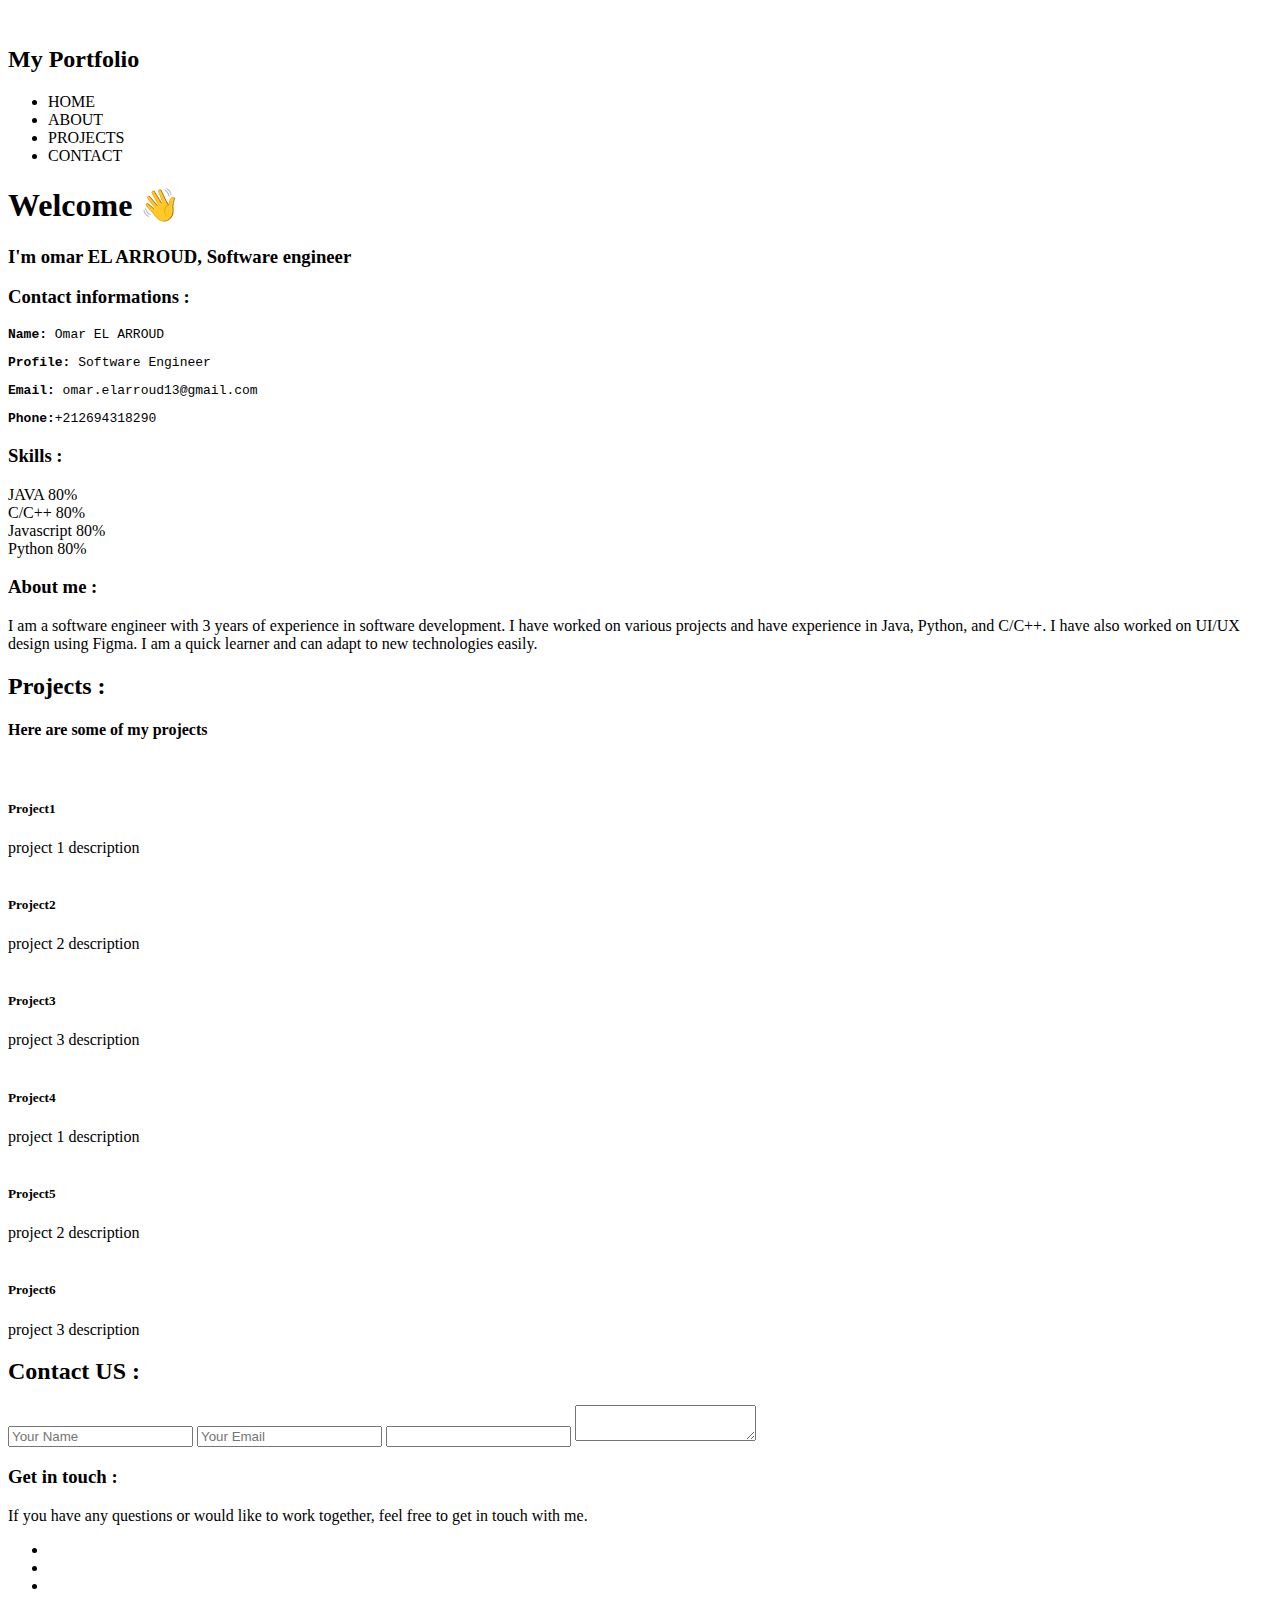
==== index.html @ 1b7075be "Create index.html" ====
<!DOCTYPE html>
<html>
  <head>
    <link rel="stylesheet" href="./style.css"
  </head>
  <body>
    <header>
      <div class="logo">
        <img />
        <h2>My Portfolio</h2>
      </div>
      <nav >
        <ul>
          <li>HOME</li>
          <li>ABOUT</li>
          <li>PROJECTS</li>
          <li>CONTACT</li>
        </ul>
      </nav>
    </header>
    <main>
      <section id="home">
        <h1>Welcome &#x1F44B;</h1>
        <h3>I'm omar EL ARROUD, Software engineer</h3>
      </section>
      <section id="about">
        <div>
          <div>
            <h3>Contact informations :</h3>
            <div>
              <pre><b>Name:</b> Omar EL ARROUD</pre>
              <pre><b>Profile:</b> Software Engineer</pre>
              <pre><b>Email:</b> omar.elarroud13@gmail.com</pre>
              <pre><b>Phone:</b>+212694318290</pre>
            </div>
            <div>
              <h3>Skills :</h3>
              <div>
                <span>JAVA 80%</span>
                <div>
                  <div></div>
                </div>
              </div>
              <div>
                <span>C/C++ 80%</span>
                <div>
                  <div></div>
                </div>
              </div>
              <div>
                <span>Javascript 80%</span>
                <div>
                  <div></div>
                </div>
              </div>
              <div>
                <span>Python 80%</span>
                <div>
                  <div></div>
                </div>
              </div>
            </div>
          </div>
        </div>
        <div>
          <h3>About me :</h3>
          <p>
            I am a software engineer with 3 years of experience in software
            development. I have worked on various projects and have experience
            in Java, Python, and C/C++. I have also worked on UI/UX design using
            Figma. I am a quick learner and can adapt to new technologies
            easily.
          </p>
        </div>
      </section>
      <section id="project">
        <h2>Projects :</h2>
        <h4>Here are some of my projects</h4>
        <div>
            <div>
                <img>
                <h5>Project1</h5>
                <span>project 1 description</span>
            </div>
            <div>
                <img>
                <h5>Project2</h5>
                <span>project 2 description</span>
            </div>
            <div>
                <img>
                <h5>Project3</h5>
                <span>project 3 description</span>
            </div>
        </div>
        <div>
            <div>
                <img>
                <h5>Project4</h5>
                <span>project 1 description</span>
            </div>
            <div>
                <img>
                <h5>Project5</h5>
                <span>project 2 description</span>
            </div>
            <div>
                <img>
                <h5>Project6</h5>
                <span>project 3 description</span>
            </div>
        </div>
      </section>
      <section id="contact">
        <div>
            <h2>Contact US :</h2>
            <form>
                <input type="text" required placeholder="Your Name">
                <input type="email" required placeholder="Your Email">
                <input type="text" required>
                <textarea required ></textarea>
            </form>
        </div>
        <div>
            <h3>Get in touch :</h3>
            <p>
                If you have any questions or would like to work together, feel free
            to get in touch with me.
            </p>
            <ul>
                <li></li>
                <li></li>
                <li></li>
            </ul>
        </div>
      </section>
    </main>
    <footer></footer>
  </body>
</html>
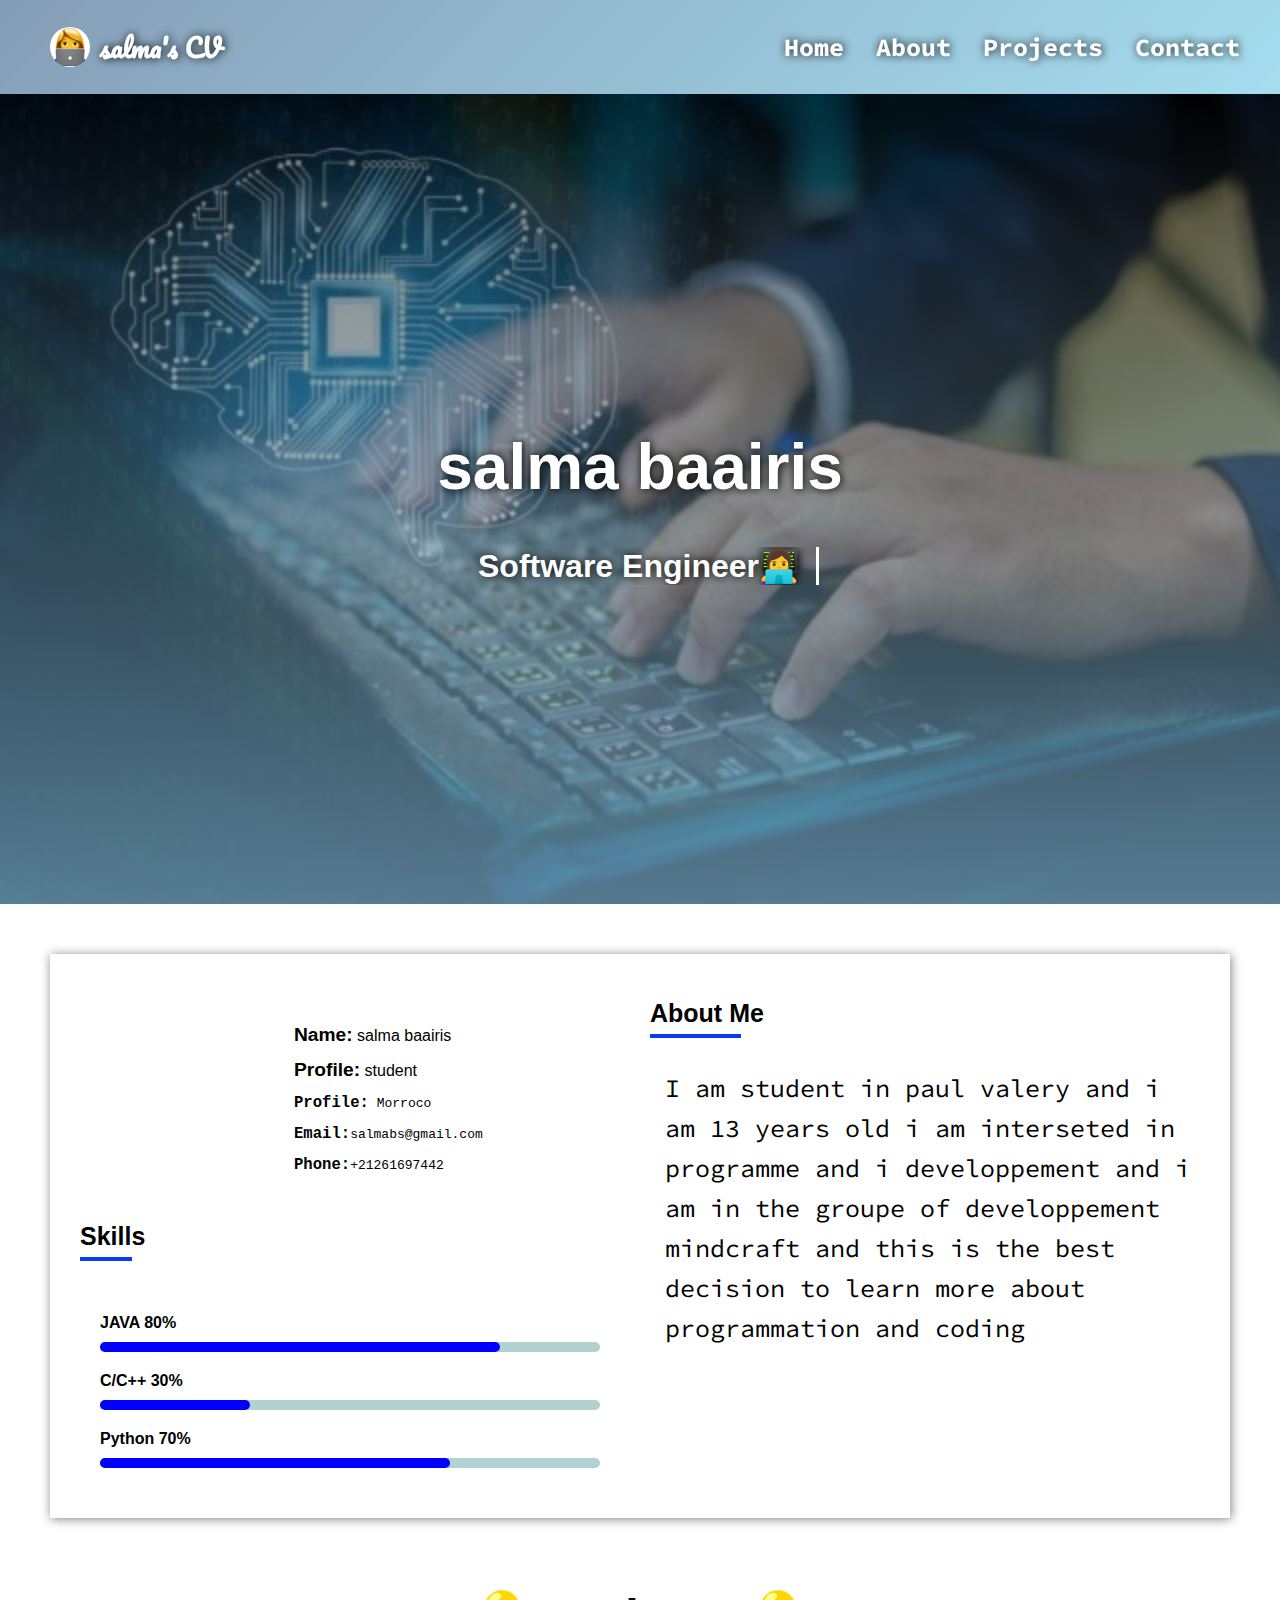
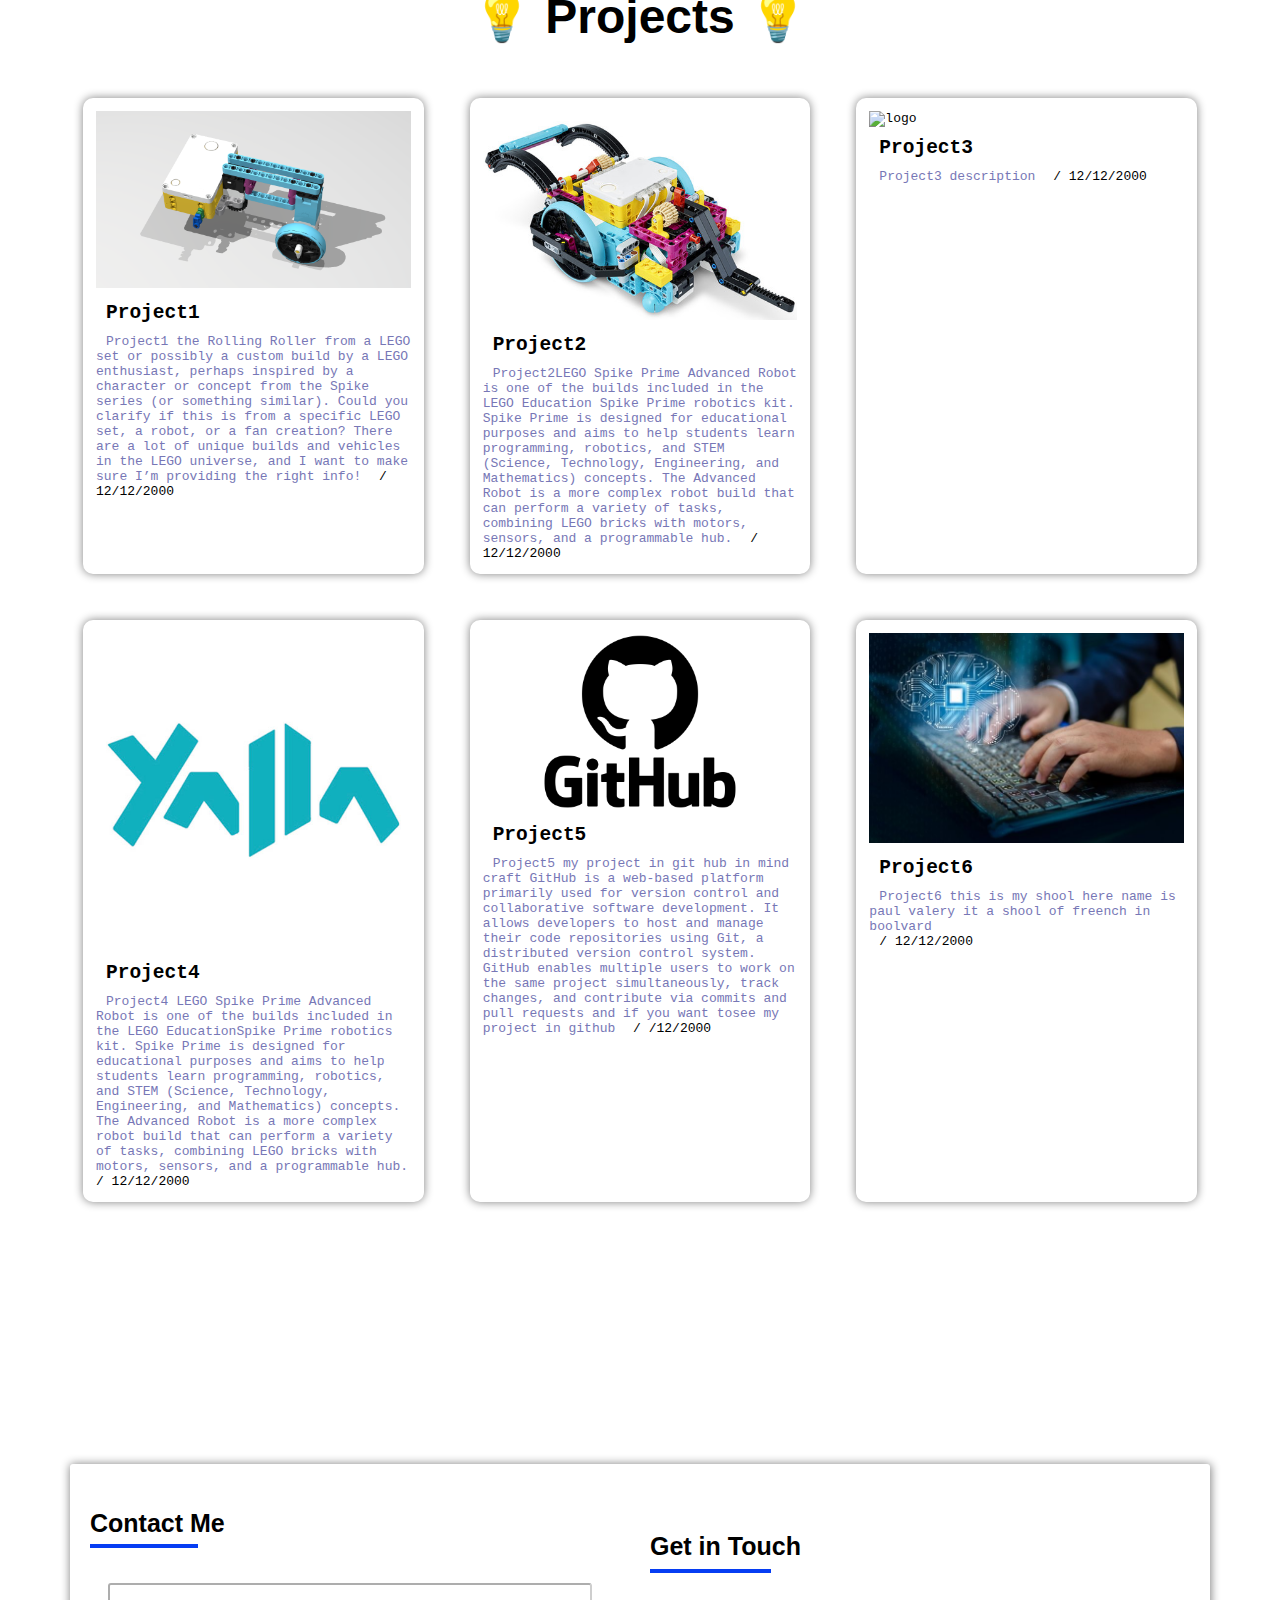
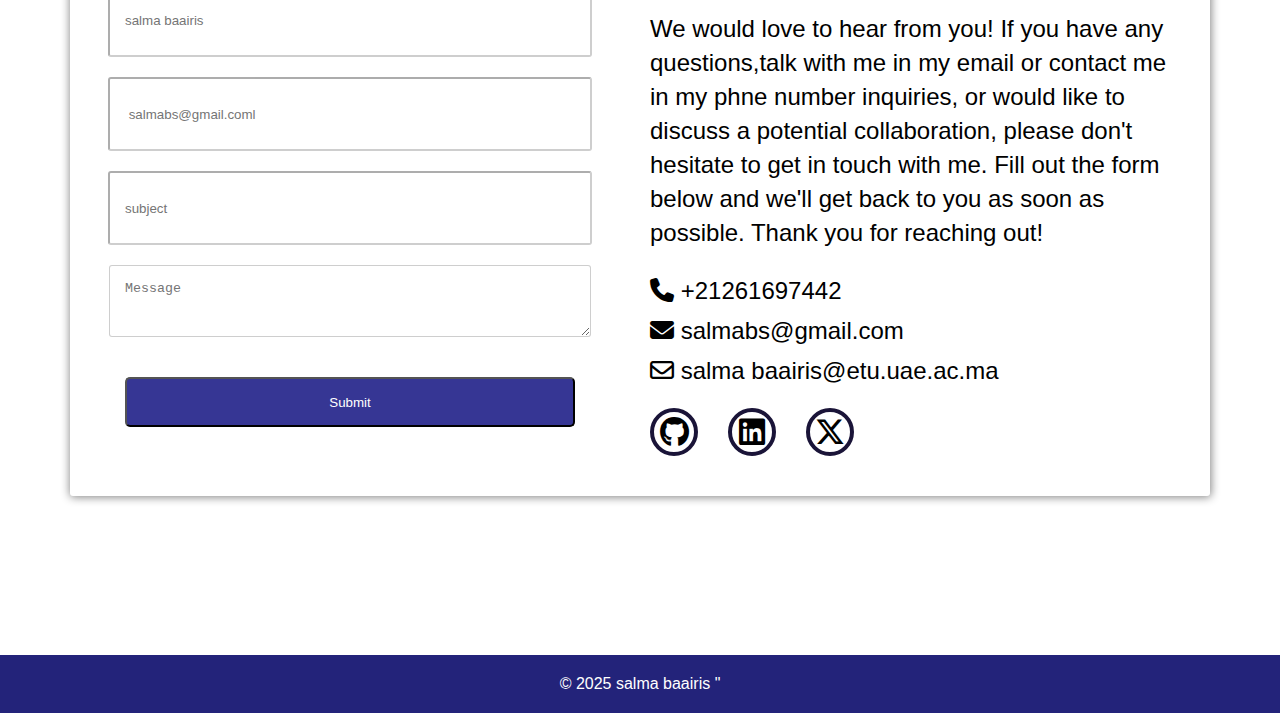
==== commit 4807d69f: "initial commit" ====
--- a/index.html
+++ b/index.html
@@ -1,140 +1,228 @@
 <!DOCTYPE html>
 <html>
-  <head>
-    <link rel="stylesheet" href="./style.css"
-  </head>
-  <body>
-    <header>
-      <div class="logo">
-        <img />
-        <h2>My Portfolio</h2>
-      </div>
-      <nav >
-        <ul>
-          <li>HOME</li>
-          <li>ABOUT</li>
-          <li>PROJECTS</li>
-          <li>CONTACT</li>
-        </ul>
-      </nav>
-    </header>
-    <main>
-      <section id="home">
-        <h1>Welcome &#x1F44B;</h1>
-        <h3>I'm omar EL ARROUD, Software engineer</h3>
-      </section>
-      <section id="about">
-        <div>
-          <div>
-            <h3>Contact informations :</h3>
-            <div>
-              <pre><b>Name:</b> Omar EL ARROUD</pre>
-              <pre><b>Profile:</b> Software Engineer</pre>
-              <pre><b>Email:</b> omar.elarroud13@gmail.com</pre>
-              <pre><b>Phone:</b>+212694318290</pre>
+
+<head>
+  <link rel="stylesheet" href="./style.css" />
+  <link rel="preconnect" href="https://fonts.googleapis.com" />
+  <link rel="preconnect" href="https://fonts.gstatic.com" crossorigin />
+  <link
+    href="https://fonts.googleapis.com/css2?family=Roboto:ital,wght@0,100;0,300;0,400;0,500;0,700;0,900;1,100;1,300;1,400;1,500;1,700;1,900&display=swap"
+    rel="stylesheet" />
+  <link rel="preconnect" href="https://fonts.googleapis.com">
+  <link rel="preconnect" href="https://fonts.gstatic.com" crossorigin>
+  <link
+    href="https://fonts.googleapis.com/css2?family=IBM+Plex+Sans:ital,wght@0,100;0,200;0,300;0,400;0,500;0,600;0,700;1,100;1,200;1,300;1,400;1,500;1,600;1,700&family=Pacifico&family=Source+Code+Pro:ital,wght@0,200..900;1,200..900&display=swap"
+    rel="stylesheet">
+  <link rel="preconnect" href="https://fonts.googleapis.com">
+  <link rel="preconnect" href="https://fonts.gstatic.com" crossorigin>
+  <link
+    href="https://fonts.googleapis.com/css2?family=IBM+Plex+Sans:ital,wght@0,100;0,200;0,300;0,400;0,500;0,600;0,700;1,100;1,200;1,300;1,400;1,500;1,600;1,700&family=Pacifico&family=Source+Code+Pro:ital,wght@0,200..900;1,200..900&display=swap"
+    rel="stylesheet">
+
+  <link rel="stylesheet" href="https://cdnjs.cloudflare.com/ajax/libs/animate.css/4.1.1/animate.min.css" />
+  <link href="https://cdnjs.cloudflare.com/ajax/libs/font-awesome/6.5.0/css/all.min.css" rel="stylesheet" />
+  <link rel="preconnect" href="https://fonts.googleapis.com">
+  <link rel="preconnect" href="https://fonts.gstatic.com" crossorigin>
+  <link
+    href="https://fonts.googleapis.com/css2?family=Homemade+Apple&family=IBM+Plex+Sans:ital,wght@0,100;0,200;0,300;0,400;0,500;0,600;0,700;1,100;1,200;1,300;1,400;1,500;1,600;1,700&family=Pacifico&family=Source+Code+Pro:ital,wght@0,200..900;1,200..900&display=swap"
+    rel="stylesheet">
+
+  <title>salma baairis </title>
+</head>
+
+<body>
+  <header>
+    <div class="logo">
+      <img src="images/technologist.png" alt="logo" style="width: 40px; height: 40px" />
+      <h2>salma's CV</h2>
+    </div>
+    <nav>
+      <ul>
+        <li><a href="#home">Home</a></li>
+        <li><a href="#about">About</a></li>
+        <li><a href="#projects">Projects</a></li>
+        <li><a href="#contact">Contact</a></li>
+      </ul>
+    </nav>
+  </header>
+  <main>
+    <section id="home">
+      <h1>
+        salma baairis
+      </h1>
+      <h2 class="profession name-title">Software Engineer👩‍💻</h2>
+    </section>
+
+    <section id="about">
+      <div class="contactInfo-skills">
+        <div class="contactInfo">
+          <div>
+            <pre></pre><b><big>Name:</big></b> salma baairis</pre>
+          </div>
+          <div>
+            <pre></pre><b><big>Profile:</big></b> student </pre>
+          </div>
+          <div>
+            <pre><b><big>Profile:</big></b> Morroco  </pre>
+          </div>
+          <div>
+            <pre><b><big>Email:</big></b>salmabs@gmail.com</pre>
+          </div>
+          <div>
+            <pre><b><big>Phone:</big></b>+21261697442 </pre>
+          </div>
+        </div>
+        <div class="skills">
+          <h3>Skills</h3><br>
+          <div class="skill">
+            <div class="skill-title">JAVA 80%</div>
+            <div class="progression">
+              <div class="progression-bar" style="width: 80%"></div>
             </div>
-            <div>
-              <h3>Skills :</h3>
-              <div>
-                <span>JAVA 80%</span>
-                <div>
-                  <div></div>
-                </div>
-              </div>
-              <div>
-                <span>C/C++ 80%</span>
-                <div>
-                  <div></div>
-                </div>
-              </div>
-              <div>
-                <span>Javascript 80%</span>
-                <div>
-                  <div></div>
-                </div>
-              </div>
-              <div>
-                <span>Python 80%</span>
-                <div>
-                  <div></div>
-                </div>
-              </div>
+          </div>
+          <div class="skill">
+            <div class="skill-title">C/C++ 30%</div>
+            <div class="progression">
+              <div class="progression-bar" style="width: 30%"></div>
             </div>
           </div>
-        </div>
-        <div>
-          <h3>About me :</h3>
+          <div class="skill">
+            <div class="skill-title">Python 70%</div>
+            <div class="progression">
+              <div class="progression-bar" style="width: 70%"></div>
+            </div>
+          </div>
+          <div class="skill">
+
+          </div>
+        </div>
+      </div>
+      <div class="about-me">
+        <h3>About Me</h3>
+        <p>
+          I am student in paul valery and i am 13 years old i am interseted in programme and i developpement and i am
+          in the groupe
+          of developpement mindcraft and this is the best decision to learn more about programmation and coding
+        </p>
+      </div>
+    </section>
+    <section id="projects">
+      <h2><span class="animate__animated animate__flash animate__infinite	infinite">💡</span> Projects <span
+          class="animate__animated animate__flash animate__infinite	infinite">💡</span></h2>
+      <div class="project-row">
+        <div class="project">
+          <img src="./images/ruler.png" alt="logo" style="max-width: 100%;" />
+          <div class="project-title">Project1</div>
+          <span class="project-desc">Project1 the Rolling Roller from a LEGO set or possibly a custom build by a LEGO
+            enthusiast,
+            perhaps inspired by a character or concept from the Spike series (or something similar).
+            Could you clarify if this is from a specific LEGO set, a robot, or a fan creation?
+            There are a lot of unique builds and vehicles in the LEGO universe,
+            and I want to make sure I’m providing the right info! </span><span class="project-date">/ 12/12/2000</span>
+        </div>
+        <div class="project">
+          <img src="./images/advanced-robot.jpeg" alt="logo" style="max-width: 100%;" />
+          <div class="project-title">Project2</div>
+          <span class="project-desc">Project2LEGO Spike Prime Advanced Robot is one of the builds included in the LEGO
+            Education Spike Prime robotics kit.
+            Spike Prime is designed for educational purposes and aims to help students learn programming, robotics,
+            and STEM (Science, Technology, Engineering, and Mathematics) concepts.
+            The Advanced Robot is a more complex robot build that can perform a variety of tasks,
+            combining LEGO bricks with motors, sensors, and a programmable hub.
+
+          </span><span class="project-date">/ 12/12/2000</span>
+        </div>
+        <div class="project">
+          <img src="./images/" alt="logo" style="max-width: 100%;" />
+          <div class="project-title">Project3</div>
+          <span class="project-desc">Project3 description </span><span class="project-date">/ 12/12/2000</span>
+        </div>
+      </div>
+      <div class="project-row">
+        <div class="project">
+          <img src="./images/CodeYalla.jpeg" alt="logo" style="max-width: 100%;" />
+          <div class="project-title">Project4</div>
+          <span class="project-desc">Project4 LEGO Spike Prime Advanced Robot is one of the builds included in the LEGO
+            EducationSpike Prime robotics kit.
+            Spike Prime is designed for educational purposes and aims to help students learn programming, robotics,
+            and STEM (Science, Technology, Engineering, and Mathematics) concepts.
+            The Advanced Robot is a more complex robot build that can perform a variety of tasks,
+            combining LEGO bricks with motors, sensors, and a programmable hub.
+
+          </span><span class="project-date">/ 12/12/2000</span>
+        </div>
+        <div class="project">
+          <img src="./images/GitHub-logo.png" alt="logo" s style="max-width: 100%;" />
+          <div class="project-title">Project5</div>
+          <span class="project-desc">Project5 my project in git hub in mind craft GitHub is a web-based platform
+            primarily used
+            for version control and collaborative software development.
+            It allows developers to host and manage their code repositories using Git,
+            a distributed version control system. GitHub enables multiple users to work on the same project
+            simultaneously,
+            track changes, and contribute via commits and pull requests and if you want tosee my project in github
+
+          </span><span class="project-date">/ /12/2000</span>
+        </div>
+        <div class="project">
+          <img src="images/pro.jpeg" alt="logo" style="max-width: 100%;" />
+          <div class="project-title">Project6</div>
+          <span class="project-desc">Project6 this is my shool here name is paul valery it a shool of freench
+            in boolvard <div class=""></div> </span><span class="project-date">/ 12/12/2000</span>
+        </div>
+      </div>
+    </section>
+    <section id="contact">
+      <div class="contact-card">
+        <div class="contact-form">
+          <h3>Contact Me</h3>
+          <form action="">
+            <input type="text" required placeholder="salma baairis" />
+            <input type="email" required placeholder=" salmabs@gmail.coml" />
+            <input type="text" required placeholder="subject " />
+            <textarea required placeholder="Message"></textarea>
+            <button>Submit</button>
+          </form>
+        </div>
+        <div class="get-in-touch">
+          <h3>Get in Touch</h3>
           <p>
-            I am a software engineer with 3 years of experience in software
-            development. I have worked on various projects and have experience
-            in Java, Python, and C/C++. I have also worked on UI/UX design using
-            Figma. I am a quick learner and can adapt to new technologies
-            easily.
+            We would love to hear from you! If you have any questions,talk with me in my email or contact me in my phne
+            number
+            inquiries, or would like to discuss a potential collaboration,
+            please don't hesitate to get in touch with me. Fill out the form
+            below and we'll get back to you as soon as possible. Thank you for
+            reaching out!
           </p>
-        </div>
-      </section>
-      <section id="project">
-        <h2>Projects :</h2>
-        <h4>Here are some of my projects</h4>
-        <div>
-            <div>
-                <img>
-                <h5>Project1</h5>
-                <span>project 1 description</span>
-            </div>
-            <div>
-                <img>
-                <h5>Project2</h5>
-                <span>project 2 description</span>
-            </div>
-            <div>
-                <img>
-                <h5>Project3</h5>
-                <span>project 3 description</span>
-            </div>
-        </div>
-        <div>
-            <div>
-                <img>
-                <h5>Project4</h5>
-                <span>project 1 description</span>
-            </div>
-            <div>
-                <img>
-                <h5>Project5</h5>
-                <span>project 2 description</span>
-            </div>
-            <div>
-                <img>
-                <h5>Project6</h5>
-                <span>project 3 description</span>
-            </div>
-        </div>
-      </section>
-      <section id="contact">
-        <div>
-            <h2>Contact US :</h2>
-            <form>
-                <input type="text" required placeholder="Your Name">
-                <input type="email" required placeholder="Your Email">
-                <input type="text" required>
-                <textarea required ></textarea>
-            </form>
-        </div>
-        <div>
-            <h3>Get in touch :</h3>
-            <p>
-                If you have any questions or would like to work together, feel free
-            to get in touch with me.
-            </p>
-            <ul>
-                <li></li>
-                <li></li>
-                <li></li>
-            </ul>
-        </div>
-      </section>
-    </main>
-    <footer></footer>
-  </body>
-</html>
+          <ul>
+            <li><i class="fa-solid fa-phone"></i> +21261697442</li>
+            <li>
+              <i class="fa-solid fa-envelope"></i> salmabs@gmail.com
+            </li>
+            <li>
+              <i class="fa-regular fa-envelope"></i>
+              salma baairis@etu.uae.ac.ma
+            </li>
+          </ul>
+          <div class="social">
+            <a href="">
+              <div class="cercle"><i class="fa-brands fa-github fa-lg"></i></div>
+            </a>
+            <a href="">
+              <div class="cercle"><i class="fa-brands fa-linkedin fa-lg"></i></div>
+            </a>
+            <a href="">
+              <div class="cercle"><i class="fa-brands fa-x-twitter fa-lg"></i></div>
+            </a>
+          </div>
+        </div>
+      </div>
+      </div>
+    </section>
+  </main>
+  <footer>
+    <p>&copy; 2025 salma baairis "</p>
+  </footer>
+</body>
+
+</html>--- a/style.css
+++ b/style.css
@@ -0,0 +1,339 @@
+body {
+    margin: 0;
+    width: 100%;
+    height: 100%;
+    padding: 0;
+    font-family: Arial, Helvetica, sans-serif;
+  }
+  
+  header {
+    background: linear-gradient(135deg, #355e879a, #50bce083);
+    font-family: "Pacifico";
+    color: #fff;
+    text-align: center;
+    position: sticky;
+    top: 0; /* Sticky header at the top */
+    width: auto;
+    display: flex;
+    justify-content: space-between;
+    align-items: center;
+    padding: 20px;
+    font-size: 25px;
+    text-shadow: #101010 1px 0 10px;
+    z-index: 1000;
+    height: 6vh;
+  }
+  
+  nav {
+    width: 40%;
+    font-size: 1em;
+    font-weight: bold;
+    font-family: "Source Code Pro";
+  }
+  
+  ul {
+    display: flex;
+    justify-content: center;
+    gap: 2rem;
+    list-style: none;
+    margin: 0;
+    padding: 0;
+  }
+  
+  header a {
+    text-decoration: none;
+    color: #ffffff;
+    position: relative;
+  }
+  
+  header a::after {
+    content: "";
+    position: absolute;
+    left: 0;
+    bottom: -3px;
+    width: 0;
+    height: 4px;
+    background-color: #000000;
+    transition: width 0.3s ease-out;
+  }
+  
+  a:hover::after {
+    width: 90%;
+  }
+  
+  .logo {
+    display: flex;
+    align-items: center;
+    gap: 10px;
+    margin-left: 30px;
+  }
+  
+  .logo h2 {
+    margin: 0;
+    font-size: 1em;
+    font-weight: bold;
+    color: #ffffff;
+  }
+  
+  .logo img {
+    width: 50px;
+    height: 50px;
+    border-radius: 50%;
+  }
+  
+  #home {
+    background: linear-gradient(
+        0deg,
+        rgba(142, 198, 228, 0.599),
+        rgba(0, 0, 0, 0.5)
+      ),
+      url("./images/pro.jpeg");
+    background-size: cover;
+    background-position: center;
+    height: 90vh;
+    display: flex;
+    flex-direction: column;
+    justify-content: center;
+    align-items: center;
+    color: #ffffff;
+    font-size: 2em;
+    font-weight: bold;
+    text-shadow: #000000 1px 0 10px;
+  }
+  #home h2 {
+    font-size: 1em;
+  }
+  
+  #about {
+    margin: 50px;
+    scroll-margin-top: 220px;
+    background-color: white;
+    padding: 20px;
+    box-shadow: 0.5px 0.5px 10px grey;
+    display: flex;
+    justify-content: center;
+    gap: 20px;
+  }
+  .contactInfo-skills,
+  .about-me {
+    width: 50%;
+  }
+  .about-me p {
+    font-family: "Source Code Pro", sans-serif;
+    /* text-align:center; */
+    padding: 15px;
+    line-height: 40px;
+    font-size: 20px;
+  }
+  .contactInfo {
+    padding-left: 40%;
+    margin-top: 50px;
+    flex-direction: row;
+  }
+  .progression {
+    background-color: rgb(178, 209, 209);
+    border-radius: 5px;
+    animation: typing;
+    flex-direction: right;
+  }
+  .progression-bar {
+    background-color: blue;
+    height: 10px;
+    border-radius: 5px;
+    flex-direction: right;
+  }
+  .skills {
+    padding: 10px;
+    flex-direction: right;
+  }
+  
+  .skill {
+    margin: 20px;
+    flex-direction: right;
+  }
+  .skill-title {
+    font-weight: bold;
+    margin-bottom: 10px;
+    flex-direction: right;
+  }
+  .about-me p{
+    font-size: 25px;
+    flex-direction: left;
+  }
+  h3 {
+    font-size: 25px;
+    font-family: "Segoe UI", Tahoma, Geneva, Verdana, sans-serif;
+    position: relative;
+    width: fit-content;
+  }
+  h3::after {
+    content: "";
+    position: absolute;
+    left: 0;
+    bottom: -10px;
+    width: 80%;
+    height: 4px;
+    background-color: #063df3;
+  }
+  #projects {
+    margin: 50px;
+    padding: 20px;
+  }
+  h2 {
+    font-size: 3em;
+    text-align: center;
+    margin-top: 0;
+  }
+  .project-row {
+    display: flex;
+    justify-content: center;
+    gap: 20px;
+    margin-bottom: 20px;
+  }
+  .project {
+    width: 30%;
+    margin: 1em;
+    padding: 1em;
+    background-color: #fff;
+    border-radius: 10px;
+    box-shadow: 0 0 10px grey;
+    font-family: monospace;
+  }
+  .project:hover {
+    animation: pulse; /* using animation library*/
+    animation-duration: 1s;
+  }
+  .project-title {
+    font-size: 1.5em;
+    font-weight: bold;
+    padding: 10px;
+  }
+  .project-desc {
+    color: rgb(119, 119, 182);
+    padding: 10px;
+  }
+  #contact {
+    background: linear-gradient(rgba(255, 255, 255, 0.27), rgba(0, 0, 255, 0.248)),
+      url("./assets/tech.jpg");
+    background-size: cover;
+    background-repeat: no-repeat;
+    background-attachment: fixed;
+    padding: 70px;
+    height: 90vh;
+    display: flex;
+    align-items: center;
+  }
+  
+  .contact-card {
+    background-color: #fff;
+    padding: 20px;
+    box-shadow: 0.5px 0.5px 10px grey;
+    display: flex;
+    justify-content: center;
+    gap: 20px;
+    border-radius: 3px;
+  }
+  .contact-form,
+  .get-in-touch {
+    width: 50%;
+  }
+  
+  form {
+    display: flex;
+    flex-direction: column;
+    align-items: center;
+    padding: 10px;
+  }
+  input,
+  textarea {
+    height: 40px;
+    width: 90%;
+    padding: 15px;
+    margin-block: 10px;
+    border-radius: 3px;
+    border-color: rgba(128, 128, 128, 0.388);
+  }
+  button {
+    margin-top: 30px;
+    width: 90%;
+    height: 50px;
+    color: white;
+    background-color: rgb(54, 54, 148);
+    border-radius: 5px;
+    cursor: pointer;
+  }
+  button:hover {
+    background-color: rgb(100, 118, 198);
+  }
+  .get-in-touch {
+    padding: 20px;
+    display: flex;
+    flex-direction: column;
+    font-size: 1.5em;
+    line-height: 34px;
+  }
+  
+  .get-in-touch ul {
+    display: flex;
+    flex-direction: column;
+    list-style: none;
+    padding: 0;
+    gap: 6px;
+  }
+  .social {
+    display: flex;
+    gap: 30px;
+    margin-top: 20px;
+  }
+  .social a{
+    text-decoration: none;
+  }
+  .cercle {
+    width: 40px;
+    height: 40px;
+    border: solid 4px rgb(26, 20, 56);
+    border-radius: 50%;
+    display: flex;
+    justify-content: center;
+    align-items: center;
+    color: #000;
+  }
+  .cercle:hover {
+    background-color: rgb(41, 41, 235);
+    color: white;
+  }
+  
+  footer {
+    background-color: rgb(35, 35, 122);
+    text-align: center;
+  }
+  footer p {
+    margin: 0;
+    padding: 20px;
+    color: #ffffff;
+  }
+  @keyframes typing {
+    0% {
+      width: 0;
+    }
+    50% {
+      width: 20ch;
+    }
+    100% {
+      width: 0;
+    }
+  }
+  .name-title {
+    overflow: hidden; /* Ensures text is hidden as it's typed */
+    border-right: 3px solid rgb(255, 255, 255); /* Cursor effect */
+    white-space: nowrap;
+    width: 20ch; /* Defines the visible width in characters */
+    animation: typing 8s steps(25) infinite,/* Typing + deleting combined */ 
+    blink 0.9s step-start infinite; /* Blinking cursor */
+  }
+  
+  @keyframes blink {
+    50% {
+      border-color: transparent;
+    } /* Blinking cursor */
+  }